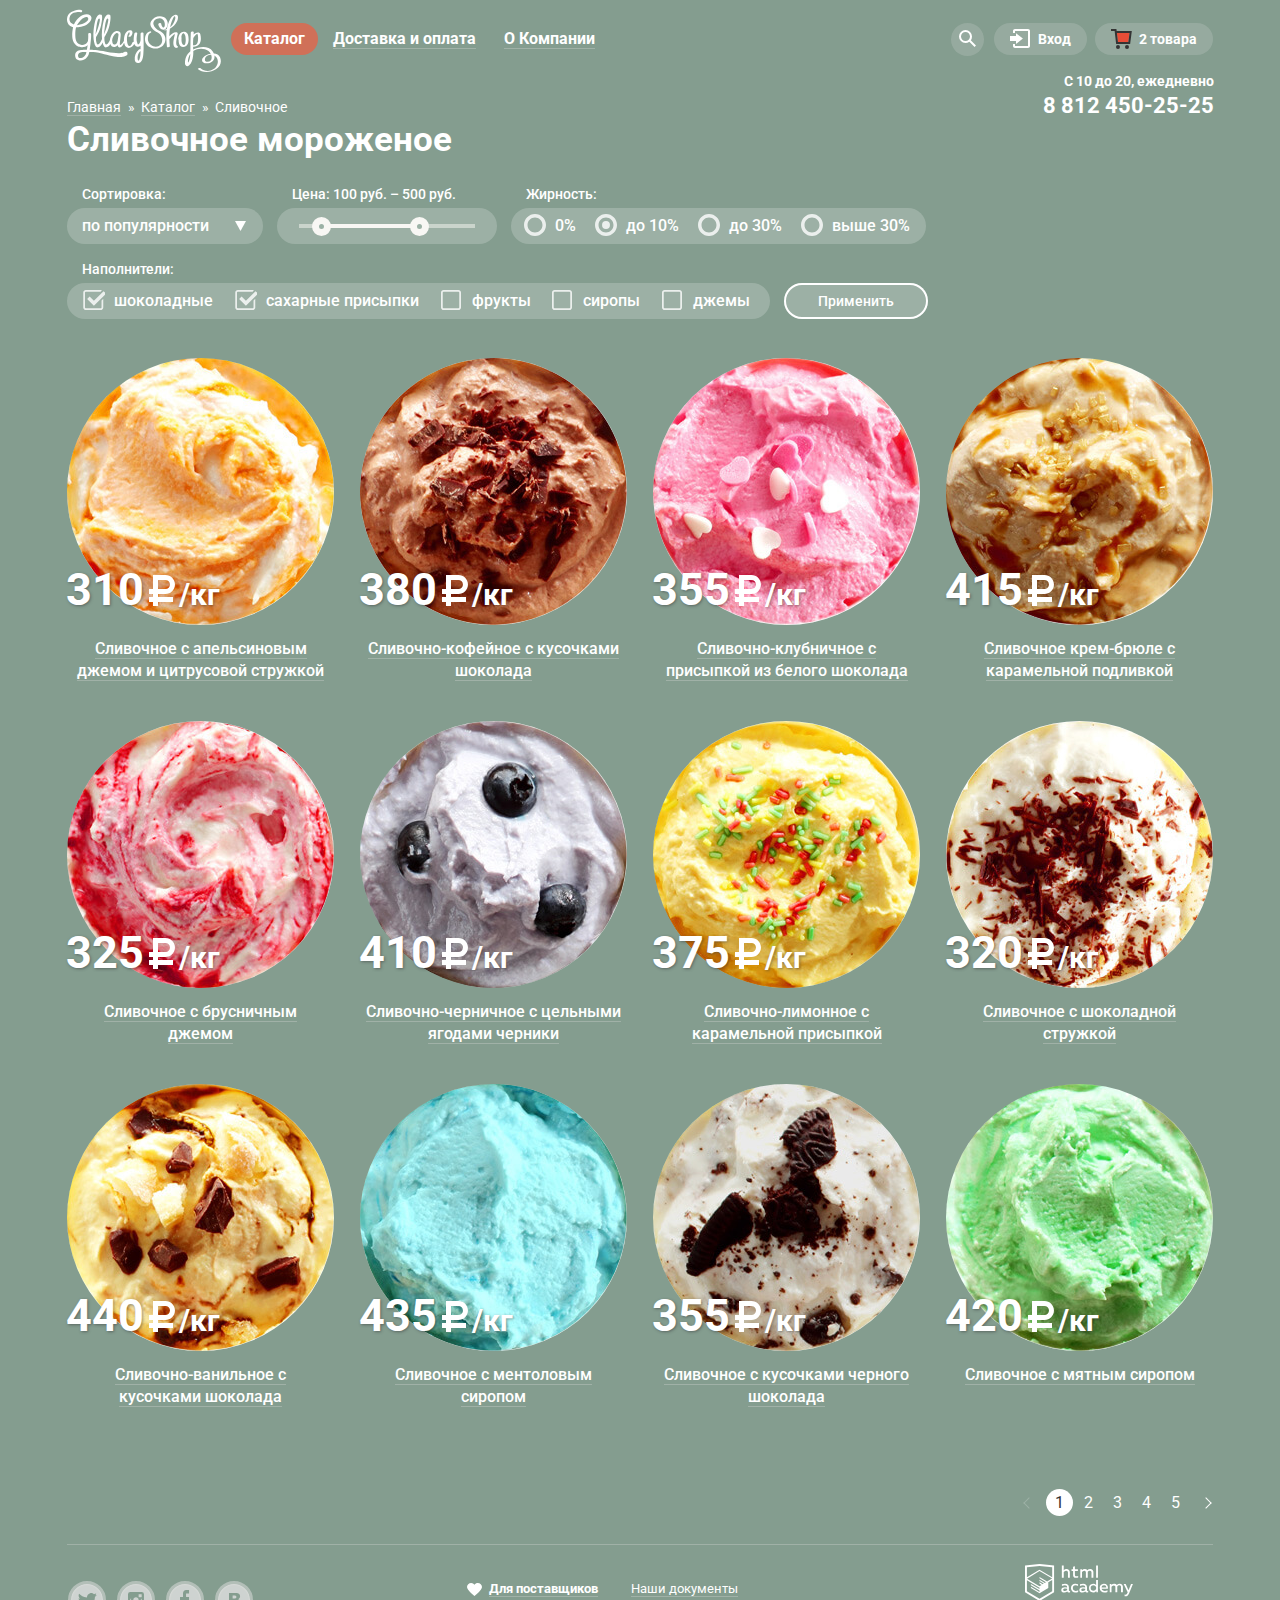
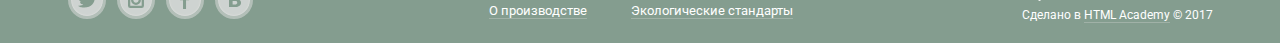
==== inner.html @ 1a1526db "Создан тестовый каталог" ====
<!DOCTYPE html>
<html lang="ru">
  <head>
    <meta charset="utf-8">
    <title>Сливочное мороженое | Gllacy</title>
    <link href="https://fonts.googleapis.com/css?family=Roboto:400,500,700&amp;subset=cyrillic" rel="stylesheet">
    <link rel="stylesheet" href="css/normalize.min.css">
    <link rel="stylesheet" href="css/style.css">
  </head>

  <body class="inner-page">
    <header class="main-header wrapper">
      <nav class="main-navigation">
        <a class="main-header-logo" href="index.html"><img src="img/logo.svg" alt="Логотип интернет-магазина мороженого Gllacy." width="154" height="64"></a>
        <ul class="site-navigation">
          <li class="site-navigation-item"><a class="link site-navigation-link site-navigation-current" href="catalog.html"><span class="site-navigation-title">Каталог</span></a>
            <ul class="site-navigation-sub">
              <li class="site-navigation-sub-item"><a class="site-navigation-sub-link" href="new.html"><span class="important">Новинки</span></a></li>
              <li class="site-navigation-sub-item"><a class="site-navigation-sub-link site-navigation-sub-current" href="inner.html" aria-current="page">Сливочное</a></li>
              <li class="site-navigation-sub-item"><a class="site-navigation-sub-link" href="sorbet.html">Щербеты</a></li>
              <li class="site-navigation-sub-item"><a class="site-navigation-sub-link" href="ice-pop.html">Фруктовый лед</a></li>
              <li class="site-navigation-sub-item"><a class="site-navigation-sub-link" href="mellorine.html">Мелорин</a></li>
            </ul>
          </li>
          <li class="site-navigation-item"><a class="link site-navigation-link" href="delivery-and-payment.html"><span class="site-navigation-title">Доставка и оплата</span></a></li>
          <li class="site-navigation-item"><a class="link site-navigation-link" href="about.html"><span class="site-navigation-title">О Компании</span></a></li>
        </ul>
        <ul class="user-navigation">
          <li class="user-navigation-item"><a class="link user-navigation-link search" href="search.html"><span class="visually-hidden">Поиск</span></a>
            <ul class="modal theme-light user-navigation-search-popup popup">
              <li>
                <form class="search-form" action="https://echo.htmlacademy.ru" method="get">
                  <label class="visually-hidden" for="search-field">Поиск</label>
                  <input class="input" id="search-field" type="search" name="search" placeholder="Что ищем?" size="30">
                </form>
              </li>
            </ul>
          </li>
          <li class="user-navigation-item"><a class="link user-navigation-link login" href="login.html">Вход</a>
            <ul class="modal theme-light user-navigation-login-popup popup">
              <li>
                <form class="login-form" method="post" action="https://echo.htmlacademy.ru">
                  <h2 class="visually-hidden">Форма авторизации</h2>
                  <p>
                    <label class="visually-hidden" for="login-email">Ваша электронная почта</label>
                    <input class="input" id="login-email" type="email" name="email" placeholder="Электронная почта">
                  </p>
                  <p>
                    <label class="visually-hidden" for="login-password">Ваш пароль</label>
                    <input class="input" id="login-password" type="password" name="password" placeholder="Пароль">
                  </p>
                  <button class="button" type="submit">Войти</button>
                  <p class="login-additional">
                    <a class="link" href="#">Забыли пароль?</a>
                    <a class="link" href="#">Новая регистрация</a>
                  </p>
                </form>
              </li>
            </ul>
          </li>
          <li class="user-navigation-item"><a class="link user-navigation-link basket basket-full" href="basket.html">2 товара</a>
            <ul class="modal theme-light user-navigation-basket-popup popup">
              <li>
                <h2 class="visually-hidden">Содержимое корзины</h2>
                <table class="basket-content">
                  <tr>
                    <td class="basket-item-delete"><button class="close-button basket-delete" type="button"><span class="visually-hidden">Удалить</span></button></td>
                    <td class="basket-item-img"><img src="img/cream_orange-jam-ciron-flakes.jpg" alt="Бело-оранжевое мороженое." width="33" height="33"></td>
                    <td class="basket-item-title">Пломбир с апельсиновым джемом</td>
                    <td class="basket-item-price">1,5 кг х <span class="price">200 руб.</span></td><td class="basket-item-sum">300 руб.</td>
                  </tr>
                  <tr>
                    <td><button class="close-button basket-delete" type="button"><span class="visually-hidden">Удалить</span></button></td>
                    <td><img src="img/cream-strawberry_white-chocolate-topping.jpg" alt="Розовое мороженое с посыпкой в форме сердечек." width="33" height="33"></td>
                    <td>Клубничный пломбир с присыпкой из белого шоколада</td><td>1,5 кг х <span class="price">300 руб.</span></td><td>450 руб.</td>
                  </tr>
                </table>
                <p><span class="sum">Итого: 750 руб.</span></p>
                <button class="button" type="button">Оформить заказ</button>
              </li>
            </ul>
          </li>
        </ul>
      </nav>
      <p class="main-header-schedule">С 10 до 20, ежедневно
        <span class="main-header-phone-number"><a class="link" href="tel:+78124502525">8&nbsp;812&nbsp;450-25-25</a></span></p>
    </header>

    <main class="wrapper">

      <ul class="breadcrumbs">
        <li><a class="link breadcrumbs-link" href="index.html">Главная</a></li>
        <li><a class="link breadcrumbs-link" href="catalog.html">Каталог</a></li>
        <li class="breadcrumbs-current">Сливочное</li>
      </ul>

      <h1>Сливочное мороженое</h1>
      <h2 class="visually-hidden">Фильтр товаров</h2>
      <form class="filter" action="https://echo.htmlacademy.ru" method="get">

        <div class="filter-item filter-item-sorting">
          <label>Сортировка:</label>
          <select name="sorting" id="filter-sorting">
            <option value="popular">по популярности</option>
            <option value="low-price">сначала недорогие</option>
            <option value="high-price">сначала дорогие</option>
            <option value="fat-content">по жирности</option>
          </select>
        </div>

        <div class="filter-item filter-item-price">
        <p>Цена: 100 руб. – 500 руб.</p>
          <div class="container range-controls">
            <div class="scale">
              <div class="bar"></div>
            </div>
            <div class="toggle toggle-min"></div>
            <div class="toggle toggle-max"></div>
          </div>
        </div>

        <fieldset class="filter-item filter-item-fat">
          <legend>Жирность:</legend>
          <div class="container">
            <ul>
              <li class="filter-option">
                <input class="input visually-hidden filter-input filter-input-radio" type="radio" name="fat-content" value="0" id="filter-0">
                <label for="filter-0">0%</label>
              </li>
              <li class="filter-option">
                <input class="input visually-hidden filter-input filter-input-radio" type="radio" name="fat-content" value="0-9" id="filter-0-9" checked>
                <label for="filter-0-9">до 10%</label>
              </li>
              <li class="filter-option">
                <input class="input visually-hidden filter-input filter-input-radio" type="radio" name="fat-content" value="0-29" id="filter-0-29">
                <label for="filter-0-29">до 30%</label>
              </li>
              <li class="filter-option">
                <input class="input visually-hidden filter-input filter-input-radio" type="radio" name="fat-content" value="30-100" id="filter-30-100">
                <label for="filter-30-100">выше 30%</label>
              </li>
            </ul>
          </div>
        </fieldset>

        <fieldset class="filter-item filter-item-topping">
          <legend>Наполнители:</legend>
          <div class="container">
            <ul>
              <li class="filter-option">
                <input class="input visually-hidden filter-input filter-input-checkbox" type="checkbox" name="chocolate" id="filter-chocolate" checked>
                <label for="filter-chocolate">шоколадные</label>
              </li>
              <li class="filter-option">
                <input class="input visually-hidden filter-input filter-input-checkbox" type="checkbox" name="sugar" id="filter-sugar" checked>
                <label for="filter-sugar">сахарные присыпки</label>
              </li>
              <li class="filter-option">
                <input class="input visually-hidden filter-input filter-input-checkbox" type="checkbox" name="fruits" id="filter-fruits">
                <label for="filter-fruits">фрукты</label>
              </li>
              <li class="filter-option">
                <input class="input visually-hidden filter-input filter-input-checkbox" type="checkbox" name="syrup" id="filter-syrup">
                <label for="filter-syrup">сиропы</label>
              </li>
              <li class="filter-option">
                <input class="input visually-hidden filter-input filter-input-checkbox" type="checkbox" name="jam" id="filter-jam">
                <label for="filter-jam">джемы</label>
              </li>
            </ul>
          </div>
        </fieldset>
        <button class="button filter-button" type="submit">Применить</button>
      </form>


      <h2 class="visually-hidden">Каталог сливочного мороженого</h2>
      <section class="catalog">
        <ul class="catalog-list">
          <li class="catalog-item">
            <img class="catalog-item-img" src="img/cream_orange-jam-ciron-flakes.jpg" alt="Бело-оранжевое мороженое." width="267" height="267">
            <p class="catalog-item-price"><span class="catalog-item-price-value">310</span> <span class="visually-hidden">₽</span><span class="catalog-item-price-weight">/кг</span></p>
            <h3><a class="link" href="#">Сливочное с апельсиновым джемом и цитрусовой стружкой</a></h3>
            <div class="container"><a class="button сatalog-button">Быстрый просмотр</a></div>
          </li>
          <li class="catalog-item">
            <img class="catalog-item-img" src="img/cream-coffe_chocolate-pieces.jpg" alt="Коричневое мороженое с шоколадной посыпкой." width="267" height="267">
            <p class="catalog-item-price"><span class="catalog-item-price-value">380</span> <span class="visually-hidden">₽</span><span class="catalog-item-price-weight">/кг</span></p>
            <h3><a class="link" href="#">Сливочно-кофейное с кусочками шоколада</a></h3>
            <div class="container"><a class="button сatalog-button">Быстрый просмотр</a></div>
          </li>
          <li class="catalog-item">
            <img class="catalog-item-img" src="img/cream-strawberry_white-chocolate-topping.jpg" alt="Розовое мороженое с посыпкой в форме сердечек." width="267" height="267">
            <p class="catalog-item-price"><span class="catalog-item-price-value">355</span> <span class="visually-hidden">₽</span><span class="catalog-item-price-weight">/кг</span></p>
            <h3><a class="link" href="#">Сливочно-клубничное с присыпкой из белого шоколада</a></h3>
            <div class="container"><a class="button сatalog-button">Быстрый просмотр</a></div>
          </li>
          <li class="catalog-item">
            <img class="catalog-item-img" src="img/cream-brulee_caramel-sauce.jpg" alt="Мороженое кремового цвета, политое карамелью." width="267" height="267">
            <p class="catalog-item-price"><span class="catalog-item-price-value">415</span> <span class="visually-hidden">₽</span><span class="catalog-item-price-weight">/кг</span></p>
            <h3><a class="link" href="#">Сливочное крем-брюле с карамельной подливкой</a></h3>
            <div class="container"><a class="button сatalog-button">Быстрый просмотр</a></div>
          </li>
          <li class="catalog-item">
            <img class="catalog-item-img" src="img/cream_lingonberry-jam.jpg" alt="Бело-красное мороженое." width="267" height="267">
            <p class="catalog-item-price"><span class="catalog-item-price-value">325</span> <span class="visually-hidden">₽</span><span class="catalog-item-price-weight">/кг</span></p>
            <h3><a class="link" href="#">Сливочное с брусничным джемом</a></h3>
            <div class="container"><a class="button сatalog-button">Быстрый просмотр</a></div>
          </li>
          <li class="catalog-item">
            <img class="catalog-item-img" src="img/cream-blackberry_blackberry-berries.jpg" alt="Мороженое лавандового цвета с крупными ягодами." width="267" height="267">
            <p class="catalog-item-price"><span class="catalog-item-price-value">410</span> <span class="visually-hidden">₽</span><span class="catalog-item-price-weight">/кг</span></p>
            <h3><a class="link" href="#">Сливочно-черничное с цельными ягодами черники</a></h3>
            <div class="container"><a class="button сatalog-button">Быстрый просмотр</a></div>
          </li>
          <li class="catalog-item">
            <img class="catalog-item-img" src="img/cream-citron_caramel-topping.jpg" alt="Мороженое желтого цвета с цветной посыпкой." width="267" height="267">
            <p class="catalog-item-price"><span class="catalog-item-price-value">375</span> <span class="visually-hidden">₽</span><span class="catalog-item-price-weight">/кг</span></p>
            <h3><a class="link" href="#">Сливочно-лимонное с карамельной присыпкой</a></h3>
            <div class="container"><a class="button сatalog-button">Быстрый просмотр</a></div>
          </li>
          <li class="catalog-item">
            <img class="catalog-item-img" src="img/cream_chocolate-flakes.jpg" alt="Морроженое с посыпкой из шоколадной стружки." width="267" height="267">
            <p class="catalog-item-price"><span class="catalog-item-price-value">320</span> <span class="visually-hidden">₽</span><span class="catalog-item-price-weight">/кг</span></p>
            <h3><a class="link" href="#">Сливочное с шоколадной стружкой</a></h3>
            <div class="container"><a class="button сatalog-button">Быстрый просмотр</a></div>
          </li>
          <li class="catalog-item">
            <img class="catalog-item-img" src="img/cream-vanilla_chocolate-pieces.jpg" alt="Светло-желтое мороженое с крупными кусочками шоколада." width="267" height="267">
            <p class="catalog-item-price"><span class="catalog-item-price-value">440</span> <span class="visually-hidden">₽</span><span class="catalog-item-price-weight">/кг</span></p>
            <h3><a class="link" href="#">Сливочно-ванильное с кусочками шоколада</a></h3>
            <div class="container"><a class="button сatalog-button">Быстрый просмотр</a></div>
          </li>
          <li class="catalog-item">
            <img class="catalog-item-img" src="img/cream_menthol-sauce.jpg" alt="Мороженое бирюзового цвета." width="267" height="267">
            <p class="catalog-item-price"><span class="catalog-item-price-value">435</span> <span class="visually-hidden">₽</span><span class="catalog-item-price-weight">/кг</span></p>
            <h3><a class="link" href="#">Сливочное с ментоловым сиропом</a></h3>
            <div class="container"><a class="button сatalog-button">Быстрый просмотр</a></div>
          </li>
          <li class="catalog-item">
            <img class="catalog-item-img" src="img/cream_black-chocolate-pieces.jpg" alt="Мророжное с крупными кусочками теммного шоколада." width="267" height="267">
            <p class="catalog-item-price"><span class="catalog-item-price-value">355</span> <span class="visually-hidden">₽</span><span class="catalog-item-price-weight">/кг</span></p>
            <h3><a class="link" href="#">Сливочное с кусочками черного шоколада </a></h3>
            <div class="container"><a class="button сatalog-button">Быстрый просмотр</a></div>
          </li>
          <li class="catalog-item">
            <img class="catalog-item-img" src="img/cream_mint-sauce.jpg" alt="Мороженое мятного цвета." width="267" height="267">
            <p class="catalog-item-price"><span class="catalog-item-price-value">420</span> <span class="visually-hidden">₽</span><span class="catalog-item-price-weight">/кг</span></p>
            <h3><a class="link" href="#">Сливочное с мятным сиропом</a></h3>
            <div class="container"><a class="button сatalog-button">Быстрый просмотр</a></div>
          </li>
        </ul>
        <ul class="pagination">
          <li class="pagination-link pagination-back"><a class="link disabled"><span class="visually-hidden">Назад</span></a></li>
          <li class="pagination-link"><a class="link current">1</a></li>
          <li class="pagination-link"><a class="link" href="#">2</a></li>
          <li class="pagination-link"><a class="link" href="#">3</a></li>
          <li class="pagination-link"><a class="link" href="#">4</a></li>
          <li class="pagination-link"><a class="link" href="#">5</a></li>
          <li class="pagination-link pagination-forward"><a class="link" href="#"><span class="visually-hidden">Вперед</span></a></li>
        </ul>
      </section>
    </main>

    <footer class="footer wrapper">
      <div class="footer-container">
        <section class="footer-socials">
          <h2 class="visually-hidden">Мы в социальных сетях</h2>
          <ul>
            <li><a class="link social-button twitter" href="https://twitter.com/"><span class="visually-hidden">Твиттер</span>
              <svg xmlns="http://www.w3.org/2000/svg" width="32" height="32" viewBox="0 0 32 32">
                <path fill="#FFF" d="M16 0C7.164 0 0 7.164 0 16c0 8.837 7.164 16 16 16 8.837 0 16-7.163 16-16 0-8.836-7.163-16-16-16zm7.944 12.809c-.251 6.516-3.463 10.832-10.992 10.702h-.486c-.447 0-4.543-.443-5.344-1.823 2.479.19 4.247-.406 5.12-1.136-1.048-.289-2.923-.461-3.251-2.848.384.104.618.221 1.299.113-1.307-.824-2.758-1.519-2.679-3.643.311.317 1.164.518 1.46.457-.768-.233-2.149-3.244-.974-4.781 1.984 1.79 4.075 3.482 7.804 3.643.227-2.214 1.24-3.699 3.168-4.325 1.84-.479 3.255.26 3.901 1.138.737-.224 1.453-.466 2.193-.685-.004.833-.569 1.463-.935 1.709.747.165 1.423-.475 1.423-.475-.184.963-1.094 1.725-1.707 1.954z"/>
              </svg>
            </a></li>
            <li><a class="link social-button instagram" href="https://www.instagram.com/"><span class="visually-hidden">Инстаграм</span>
              <svg xmlns="http://www.w3.org/2000/svg" width="32" height="32" viewBox="0 0 32 32"><g fill="#FFF">
                <path d="M20.916 16a4.938 4.938 0 1 1-9.877 0c0-.394.051-.773.138-1.14h-.897v6.838h11.396V14.86h-.897c.086.367.137.746.137 1.14z"/><path d="M15.978 18.659c1.466 0 2.659-1.193 2.659-2.659s-1.193-2.659-2.659-2.659c-1.466 0-2.659 1.193-2.659 2.659s1.192 2.659 2.659 2.659zM18.637 10.302h3.039v3.039h-3.039z"/><path d="M16 0C7.164 0 0 7.164 0 16c0 8.837 7.164 16 16 16 8.837 0 16-7.163 16-16 0-8.836-7.163-16-16-16zm7.955 21.698a2.285 2.285 0 0 1-2.279 2.279H10.279A2.285 2.285 0 0 1 8 21.698V10.302a2.286 2.286 0 0 1 2.279-2.279h11.396a2.286 2.286 0 0 1 2.279 2.279v11.396z"/></g>
              </svg>
            </a></li>
            <li><a class="link social-button facebook" href="https://www.facebook.com/"><span class="visually-hidden">Фейсбук</span>
              <svg xmlns="http://www.w3.org/2000/svg" width="32" height="32" viewBox="0 0 32 32">
                <path fill="#FFF" d="M16 0C7.164 0 0 7.163 0 16s7.164 16 16 16c8.837 0 16-7.164 16-16S24.837 0 16 0zm4.062 9.455h-3.021v3.444h3.021v3.445h-3.021v8.61H14.02v-8.61H11v-3.445h3.021V9.455c0-1.902 1.353-3.445 3.021-3.445h3.021v3.445z"/>
              </svg>
            </a></li>
            <li><a class="link social-button vk" href="https://vk.com/"><span class="visually-hidden">ВКонтакте</span>
              <svg xmlns="http://www.w3.org/2000/svg" width="32" height="32" viewBox="0 0 32 32"><g fill="#FFF">
                <path d="M16.637 14.495c.402-.019.719-.082.951-.188.326-.145.54-.33.641-.559.101-.229.15-.496.15-.797 0-.232-.058-.465-.174-.697-.116-.232-.322-.405-.617-.517-.264-.1-.592-.155-.984-.165a76.242 76.242 0 0 0-1.652-.014h-.339v2.965h.565c.571 0 1.057-.009 1.459-.028zM18.118 17.084c-.282-.081-.672-.125-1.166-.132a127.97 127.97 0 0 0-1.55-.009h-.79v3.493h.264c1.014 0 1.74-.003 2.18-.009a3.2 3.2 0 0 0 1.212-.245c.377-.157.633-.364.774-.625s.214-.562.214-.9c0-.446-.088-.788-.261-1.03-.17-.241-.464-.423-.877-.543z"/><path d="M16 0C7.164 0 0 7.164 0 16c0 8.837 7.164 16 16 16 8.837 0 16-7.163 16-16 0-8.836-7.163-16-16-16zm6.602 20.531a3.73 3.73 0 0 1-1.124 1.327c-.552.415-1.161.71-1.823.886s-1.501.264-2.519.264h-6.121V8.987h5.443c1.13 0 1.957.038 2.48.113a5.126 5.126 0 0 1 1.561.5c.533.27.929.632 1.189 1.087.26.455.392.975.392 1.558 0 .678-.179 1.278-.536 1.795-.358.518-.863.92-1.517 1.208v.075c.917.182 1.642.559 2.179 1.13.537.571.807 1.325.807 2.261 0 .678-.138 1.283-.411 1.817z"/></g>
              </svg>
            </a></li>
          </ul>
        </section>
        <section>
          <h2 class="visually-hidden">Меню для партнеров</h2>
          <nav class="footer-navigation">
            <ul>
              <li class="footer-navigation-link footer-navigation-link-suppliers">
                <span class="heart">
                  <svg xmlns="http://www.w3.org/2000/svg" width="15" height="13" viewBox="0 0 15 13"><path fill="#FFF" d="M10.799 0c-1.35 0-2.551.65-3.3 1.661A4.097 4.097 0 0 0 4.199 0C1.875 0 0 1.806 0 4.044 0 7.223 7.499 13 7.499 13s7.499-5.777 7.499-8.956C14.998 1.806 13.123 0 10.799 0z"/>
                  </svg>
                </span>
                <a class="link" href="for-suppliers.html">Для поставщиков</a></li>
              <li class="footer-navigation-link" ><a class="link" href="documents.html">Наши документы</a></li>
              <li class="footer-navigation-link"><a class="link" href="manufactoring.html">О производстве</a></li>
              <li class="footer-navigation-link"><a class="link" href="eco.html">Экологические стандарты</a></li>
            </ul>
          </nav>
        </section>
        <p class="footer-copyright">
          <a class="link" href="https://htmlacademy.ru/intensive/htmlcss" target="_blank"><img src="img/logo-htmlacademy.svg" alt="Логотип HTML Academy." width="108" height="37"></a>
          Сделано в <a class="link" href="https://htmlacademy.ru/intensive/htmlcss" target="_blank">HTML Academy</a> © 2017
        </p>
      </div>
    </footer>
  </body>
</html>
---- css/style.css ----
body {
  margin: 0;
  padding: 0;

  font-family: 'Roboto', Arial, sans-serif;
  font-size: 16px;
  line-height: 22px;
  color: #ffffff;

  background-color: #849d8f;
}

:focus {
  outline: 0;
}

a {
  text-decoration: none;
}

.link {
  color: #ffffff;
  text-decoration: none;
  border-bottom: 1px solid rgba(225, 225, 225, 0.3);
}

.link:hover,
.link:focus,
.link:active {
  color: #ffbc9e;

  border-bottom-color: #ffbc9e;
}


img {
  max-width: 100%;
  height: auto;
  }

.theme-light {
  color: #323232;

  background-color: #f8f7f4;
}

.theme-light .link {
  color: #323232;

  border-bottom-color: rgba(0, 0, 0, 0.3);
}

.theme-light .link:hover,
.theme-light .link:focus,
.theme-light .link:active {
  color: #e84d37;

  border-bottom-color: rgba(232, 77, 55, 0.3);
}

.button {
  display: inline-block;
  padding: 11px 24px 11px 22px;

  font: inherit;
  font-size: 18px;
  line-height: 24px;
  font-weight: 700;
  text-align: center;
  vertical-align: middle;
  color: #ffffff;

  background-image: -webkit-gradient(linear, left bottom, left top, from(#ca3824), to(#f26843));

  background-image: -webkit-linear-gradient(bottom, #ca3824, #f26843);

  background-image: -o-linear-gradient(bottom, #ca3824, #f26843);

  background-image: linear-gradient(to top, #ca3824, #f26843);
  border: none;
  border-radius: 50px;
  -webkit-box-shadow: 0 2px 2px 0 rgba(85, 8, 0, 0.54);
          box-shadow: 0 2px 2px 0 rgba(85, 8, 0, 0.54);
}

.button:hover,
.button:focus {
  color: #fefefe;
  background-image: -webkit-gradient(linear, left top, left bottom, from(#f58669), to(#ec6f5e));
  background-image: -webkit-linear-gradient(#f58669, #ec6f5e);
  background-image: -o-linear-gradient(#f58669, #ec6f5e);
  background-image: linear-gradient(#f58669, #ec6f5e);
  -webkit-box-shadow: 0 1px 2px 0 #ac1000;
          box-shadow: 0 1px 2px 0 #ac1000;
}

.button:active {
  color: #fceeec;

  background-image: -webkit-gradient(linear, left top, left bottom, from(#e74a35), to(#f26843)), -webkit-gradient(linear, left top, left bottom, from(rgba(0, 0, 0, 0.07)), to(rgba(0, 0, 0, 0.07)));

  background-image: -webkit-linear-gradient(top, #e74a35, #f26843), -webkit-linear-gradient(rgba(0, 0, 0, 0.07), rgba(0, 0, 0, 0.07));

  background-image: -o-linear-gradient(top, #e74a35, #f26843), -o-linear-gradient(rgba(0, 0, 0, 0.07), rgba(0, 0, 0, 0.07));

  background-image: linear-gradient(to bottom, #e74a35, #f26843), linear-gradient(rgba(0, 0, 0, 0.07), rgba(0, 0, 0, 0.07));
  -webkit-box-shadow: inset 0 2px 2px 0 #942718;
          box-shadow: inset 0 2px 2px 0 #942718;
}

/* Элементы слайдера */

.site-wrapper::before,
.site-wrapper::after {
  content: "";

  visibility: hidden;
}

.site-wrapper::before {
  background-image: url("../img/slider-2.png");
}

.site-wrapper::after {
  background-image: url("../img/slider-3.png");
}

.site-wrapper {
  min-width: 1200px;
  padding-top: 9px;

  background-color: #849d8f;
  background-image: url("../img/slider-1.png");
  background-repeat: no-repeat;
  background-position: top center;
}

.wrapper {
  display: block;
  width: 1200px;
  margin: 0 auto;
  padding: 0 27px;

  -webkit-box-sizing: border-box;

          box-sizing: border-box;
}

.visually-hidden:not(:focus):not(:active),
.input[type="checkbox"].visually-hidden,
.input[type="radio"].visually-hidden {
  position: absolute;

  width: 1px;
  height: 1px;
  margin: -1px;
  padding: 0;
  border: 0;

  white-space: nowrap;

  -webkit-clip-path: inset(100%);

          clip-path: inset(100%);
  clip: rect(0 0 0 0);
  overflow: hidden;
}


/* ------ Header ------ */

/* Меню */

.main-header {
  position: relative;
}

.inner-page .main-header {
  margin-top: 9px;
  margin-bottom: 26px;
 }

.main-header-logo {
  width: 154px;
  height: 64px;
  margin-right: 10px;
  border: none;
}

.main-navigation {
  display: -webkit-box;
  display: -ms-flexbox;
  display: flex;
  -webkit-box-align: center;
      -ms-flex-align: center;
          align-items: center;

  font-weight: 700;
  line-height: 18px;
}

.site-navigation,
.site-navigation-sub,
.user-navigation,
.modal {
  margin: 0;
  padding: 0 0 5px 0;

  list-style: none;
}

.site-navigation {
  display: -webkit-box;
  display: -ms-flexbox;
  display: flex;
  -ms-flex-wrap: wrap;
      flex-wrap: wrap;

  max-width: 550px;
}

/*Главное меню*/


.site-navigation-link,
.site-navigation-sub-link {
  border: none;
}

.site-navigation-item {
  position: relative;

  max-width: 550px;
  margin-right: 2px;
}

.site-navigation-title {
  border-bottom: 1px solid rgba(225, 225, 225, 0.3);
}

.site-navigation-link,
.site-navigation-sub-link,
.user-navigation-link .link {
  display: block;
}

.site-navigation-link {
  padding: 7px 13px;
}


.site-navigation-item:hover .site-navigation-link,
.site-navigation-item:focus,
.site-navigation-item:focus-within .site-navigation-link {
  color: #333333;

  background-color: #f7f6f3;
  border-radius: 20px 20px;
}

.site-navigation-item:hover .site-navigation-title,
.site-navigation-item:focus .site-navigation-title,
.site-navigation-item:focus-within .site-navigation-title {
  border-bottom: none;
}

.site-navigation-current .site-navigation-title {
  border-bottom: none;
}

.site-navigation-item:hover .site-navigation-sub,
.site-navigation-item:focus-within .site-navigation-sub,
.site-navigation-link:focus ~ .site-navigation-sub {
  display: block;
}

.site-navigation-item:hover .site-navigation-sub:after,
.site-navigation-link:focus .site-navigation-sub:after,
.site-navigation-item:focus-within .site-navigation-sub:after {
  content: "";
  position: absolute;
  top: -5px;
  width:100%;
  height: 5px;
}

.site-navigation-link:active {
  background-color: #ededed;
  -webkit-box-shadow: inset 0 2px 1px 0 #696969;
          box-shadow: inset 0 2px 1px 0 #696969;
}

.site-navigation-current {
  color: #ffffff;

  background-color: #d07058;
  border-radius: 20px 20px;
}


.site-navigation-sub {
  position: absolute;
  top: 37px;
  left: -7px;

  display: none;
  padding-bottom: 0;

  border-radius: 5px;
  background-color: #f8f7f4;

  z-index: 100;
}

.site-navigation-sub,
.modal {
  -webkit-box-shadow: 0 20px 20px 0 rgba(0, 0, 0, 0.4);
          box-shadow: 0 20px 20px 0 rgba(0, 0, 0, 0.4);
}

.site-navigation-sub-link {
  max-width: 550px;
  padding: 8px 21px 8px 20px;

  font-size: 14px;
  line-height: 16px;
  font-weight: 400;
  color: #323232;

  white-space: nowrap;
  overflow: hidden;
}

.site-navigation-sub-link:hover,
.site-navigation-sub-link:focus {
  background-color: #fbded7;

}

.site-navigation-sub-link:active {
  background-color: #f6b5a5;
}

.site-navigation-sub-item:first-child .site-navigation-sub-link,
.site-navigation-sub-item:last-child .site-navigation-sub-link {
  padding-bottom: 12px;
}

.site-navigation-sub-item:first-child .site-navigation-sub-link {
  position: relative;

  font-weight: 700;

  padding-top: 11px;

  border-radius: 5px 5px 0 0;
}

.site-navigation-sub-item:first-child .site-navigation-sub-link:after {
  content: "";
  position: absolute;
  bottom: 0;
  left: 4%;

  height: 1px;
  width: 89%;

  background-color: rgba(50, 50, 50, 0.2);
}

.site-navigation-sub-item:last-child .site-navigation-sub-link {
  border-radius: 0 0 5px 5px;
}

.site-navigation-sub-current {
  color: #ffffff;
  background-color: #d07058;
}

.site-navigation-sub-current:hover,
.site-navigation-sub-current:focus {
  color: #000000;
}


/* Меню пользователя */

.user-navigation {
  display: -webkit-box;
  display: -ms-flexbox;
  display: flex;
  -ms-flex-wrap: wrap;
      flex-wrap: wrap;

  max-width: 420px;
  margin-left: auto;
  padding-bottom: 0;
}

.user-navigation-item {
  position: relative;

}

.user-navigation-item:hover .popup,
.user-navigation-item:focus-within .popup,
.user-navigation-link:focus ~ .popup {
  display: block;
}


.user-navigation-link {
  position: relative;

  font-size: 14px;
  line-height: 16px;

  display: inline-block;
  padding: 8px 16px 8px 44px;
  margin-left: 10px;
  vertical-align: center;

  background-color: rgba(225, 225, 225, 0.2);
  border-bottom: none;
  border-radius: 20px;
}

.user-navigation-item:hover .user-navigation-link,
.user-navigation-item:focus-within .user-navigation-link,
.user-navigation-link:focus {
  color: #323232;

  background-color: #f8f7f4;
}

.user-navigation-link.search {
  width: 15px;
  height: 15px;
  padding: 9px;

  border-radius: 50%;
}

.user-navigation-link.basket-full {
  margin-left: 8px;
}

.user-navigation-link::before {
  content: "";

  position: absolute;
  top: 6px;
  left: 16px;

  width: 21px;
  height: 19px;

  background-repeat: no-repeat;
  background-position: 0 0;
}

.user-navigation-link.search::before {
  top: 7px;
  left: 8px;

  width: 17px;
  height: 17px;

  background-image: url("../img/loupe.svg");
}

.user-navigation-item:hover .user-navigation-link.search::before,
.user-navigation-link.search:focus::before,
.user-navigation-item:focus-within .user-navigation-link.search::before  {
  background-image: url("../img/loupe-black.svg");
}


.user-navigation-link.login::before {
  width: 21px;
  height: 19px;

  background-image: url("../img/entrance.svg");
}

.user-navigation-item:hover .user-navigation-link.login::before,
.user-navigation-link.login:focus::before,
.user-navigation-item:focus-within .user-navigation-link.login::before {
  background-image: url("../img/entrance-black.svg");
}

.user-navigation-link.basket::before {
  width: 21px;
  height: 20px;

  background-image: url("../img/basket.svg");
}

.user-navigation-item:hover .user-navigation-link.basket::before,
.user-navigation-link.basket:focus::before,
.user-navigation-item:focus-within .user-navigation-link.basket::before {
  background-image: url("../img/basket-black.svg");
}

.user-navigation-link.basket-full::before,
.user-navigation-item:hover .user-navigation-link.basket-full::before,
.user-navigation-item:focus-within .user-navigation-link.basket-full::before,
.user-navigation-link.basket-full:focus::before  {
  background-image: url("../img/basket-red.svg");
}


.main-header-schedule {
  position: absolute;
  bottom: 0;
  right: 26px;
  -webkit-transform: translateY(100%);
      -ms-transform: translateY(100%);
          transform: translateY(100%);

  min-width: 200px;
  margin: 0;

  font-size: 14px;
  font-weight: 700;
  line-height: 16px;

  text-align: right;

  z-index: 20;
}

.main-header-phone-number {
  display: block;
}


.main-header-phone-number .link {
  font-size: 22px;
  line-height: 34px;

  border-bottom: none;
}

/* Модальные окна */

.modal {
  font-size: 13px;
  line-height: 16px;
  font-weight: 400;
  border-radius: 5px;
}

.modal .link {
  line-height: 24px;
}

.input,
.textarea {
  -webkit-box-sizing: border-box;
          box-sizing: border-box;
  width: 100%;
  padding: 9px 14px;

  font-size: 14px;
  line-height: 24px;
  vertical-align: middle;
  font-weight: 700;
  color: #323232;

  background-color: #ffffff;
  border: solid 1px #d3d3d2;
  border-radius: 5px;
}

.input:hover,
.textarea:hover {
  -webkit-box-shadow: 0 0 0 2px rgba(154, 154, 154, 0.52) inset;
          box-shadow: 0 0 0 2px rgba(154, 154, 154, 0.52) inset;
  border-color: transparent;
}

.input:focus,
.textarea:focus,
.input:active,
.textarea:active  {
  font-weight: 700;

  -webkit-box-shadow: 0 0 0 2px rgba(46, 136, 228, 0.52) inset;

          box-shadow: 0 0 0 2px rgba(46, 136, 228, 0.52) inset;
  border-color: transparent;
}

.input::-webkit-input-placeholder,
.textarea::-webkit-input-placeholder  {
   font-weight: 400;
   color: #999999;
}

.input:-ms-input-placeholder,
.textarea:-ms-input-placeholder  {
   font-weight: 400;
   color: #999999;
}

.input::-ms-input-placeholder,
.textarea::-ms-input-placeholder  {
   font-weight: 400;
   color: #999999;
}

.input::placeholder,
.textarea::placeholder  {
   font-weight: 400;
   color: #999999;
}


.close-button {
  position: relative;

  background-color: transparent;
  padding: 0;
  border: 0;

  cursor: pointer;
}

.close-button::before,
.close-button::after {
  content: "";

  position: absolute;

  background-color: #323232;
}

.close-button::before {
  -webkit-transform: rotate(45deg);
      -ms-transform: rotate(45deg);
          transform: rotate(45deg);
}

.close-button::after {
  -webkit-transform: rotate(-45deg);
      -ms-transform: rotate(-45deg);
          transform: rotate(-45deg);
}

.close-button.modal-close {
  position: relative;
  float: right;

  margin: -3px -8px 0 0;
  width: 20px;
  height: 20px;
}

.close-button.modal-close::before,
.close-button.modal-close::after {
  top: 10px;
  left: 2px;

  width: 21px;
  height: 2px;
}

.close-button.basket-delete {
  width: 12px;
  height: 12px;
}

.close-button.basket-delete::before,
.close-button.basket-delete::after {
  top: 8px;
  right: 0;

  width: 15px;
  height: 1px;
}

.popup {
  position: absolute;
  top: 36px;
  right: 0;

  display: none;

  z-index: 150;
}

.user-navigation-search-popup {
  width: 310px;
  padding: 20px 15px;
}

.user-navigation-login-popup {
  width: 240px;
  padding: 20px 17px 26px 19px;
}

.user-navigation-login-popup p {
  margin: 0;
}

.user-navigation-login-popup p:not(:last-child) {
  margin-bottom: 20px;
}

.user-navigation-login-popup .login-additional {
  padding-left: 120px;
}

.login-additional .link {
  max-width: 150px;

  line-height: 20px;
}

.user-navigation-login-popup .button {
  position: absolute;
  bottom: 22px;

  padding-right: 26px;
  padding-left: 24px;
}

.user-navigation-basket-popup {
  min-width: 510px;
  padding: 19px 15px 21px;
  text-align: right;
}

.user-navigation-basket-popup table {
  padding-bottom: 5px;
  border-bottom: 1px solid #cacac7;
}

.basket-content td {
  padding: 8px 17px 10px 12px;

  text-align: left;
  vertical-align: top;
}

.basket-content td:first-child {
  padding: 8px 0 0 0;
}

.basket-content td:nth-child(2) {
  padding-top: 0;
  padding-right: 0;
  padding-left: 12px;
}

.basket-content img {
  width: 33px;
  height: 33px;

  border-radius: 50%;
}

.basket-item-img {
  width: 33px;
}

.basket-item-title {
  min-width: 214px;
}

.basket-item-price {
  min-width: 93px;
}

.basket-item-sum {
  min-width: 49px;
}

.user-navigation-basket-popup .price {
  color: #999999;
}

.user-navigation-basket-popup .sum {
  font-size: 15px;
  line-height: 18px;
  font-weight: 700;
}

.user-navigation-basket-popup .button {
  padding-right: 16px;
  padding-left: 16px;
}

/* ------ Main ------ */

.breadcrumbs {
  display: -webkit-box;
  display: -ms-flexbox;
  display: flex;
  -ms-flex-wrap: wrap;
      flex-wrap: wrap;

  max-width: 855px;
  margin: 0 0 4px 0;
  padding: 0;

  font-size: 14px;
  line-height: 16px;
  list-style: none;
}

.breadcrumbs-link {
  position: relative;
  margin-right: 20px;
}

.breadcrumbs-link::after {
  position: absolute;
  right: -14px;

  content: "»";
}

.inner-page h1 {
  margin: 0 0 26px;

  font-size: 35px;
  line-height: 41px;
  font-weight: 700;
}

/* Слайдер */

.slider {
  position: relative;

  padding-top: 319px;

  text-align: center;
  color: #ffffff;
}

.slider-list {
  margin: 0;
  padding: 0;

  list-style: none;
}

.slider-item {
  display: none;
}

.slider-item-title {
  width: 700px;
  margin: 0 auto;
  margin-bottom: 30px;

  font-size: 60px;
  line-height: 60px;
  font-weight: 700;
}

.slider .slider-button {
  padding: 9px 41px 10px 41px;

  font-size: 32px;
  line-height: 44px;
  text-shadow: 0 2px 5px rgba(160, 32, 11, 0.76);

  background-image: -webkit-gradient(linear, left bottom, left top, from(#e74a35), to(#f26843));

  background-image: -webkit-linear-gradient(bottom, #e74a35, #f26843);

  background-image: -o-linear-gradient(bottom, #e74a35, #f26843);

  background-image: linear-gradient(to top, #e74a35, #f26843);
  -webkit-box-shadow: 0 2px 2px 0 rgba(172, 16, 0, 0.64);
          box-shadow: 0 2px 2px 0 rgba(172, 16, 0, 0.64);
}

.slider .slider-button:hover,
.slider .slider-button:focus {
  color: #ffffff;
  background: -webkit-gradient(linear, left top, left bottom, from(#f58669), to(#ec6f5e));
  background: -webkit-linear-gradient(top, #f58669 0%, #ec6f5e 100%);
  background: -o-linear-gradient(top, #f58669 0%, #ec6f5e 100%);
  background: linear-gradient(to bottom, #f58669 0%, #ec6f5e 100%);
  -webkit-box-shadow: 0 2px 2px 0 #ac1000;
          box-shadow: 0 2px 2px 0 #ac1000;
}

.slider .slider-button:active {
  color: #fceeec;
  -webkit-box-shadow: inset 0 2px 2px 0 #942718;
          box-shadow: inset 0 2px 2px 0 #942718;
}

.slider-controls {
  position: absolute;
  bottom: 20px;
  left: 27px;
  z-index: 20;

  font-size: 0;
}

.slider-controls label {
  display: inline-block;
  width: 17px;
  height: 17px;
  margin-right: 8px;

  vertical-align: top;

  background-color: transparent;
  border: 2px solid #ffffff;
  border-radius: 50%;
  cursor: pointer;
}

#product-1:checked ~ .site-wrapper {
  background-color: #849d8f;
  background-image: url("../img/slider-1.png");
}

#product-2:checked ~ .site-wrapper {
  background-color: #8996a6;
  background-image: url("../img/slider-2.png");
}

#product-3:checked ~ .site-wrapper {
  background-color: #9d8b84;
  background-image: url("../img/slider-3.png");
}

#product-1:checked ~ .site-wrapper #slide1,
#product-2:checked ~ .site-wrapper #slide2,
#product-3:checked ~ .site-wrapper #slide3 {
  display: block;
}

#product-1:checked ~ .site-wrapper label[for="product-1"],
#product-2:checked ~ .site-wrapper label[for="product-2"],
#product-3:checked ~ .site-wrapper label[for="product-3"] {
  background-color: #ffffff;
}

#product-1:hover ~ .site-wrapper label[for="product-1"],
#product-2:hover ~ .site-wrapper label[for="product-2"],
#product-3:hover ~ .site-wrapper label[for="product-3"] {
  background-color: rgba(248, 247, 244, 0.4);
}

/* Спецпредложения */

.special-offers {
  margin: 42px auto 40px;
}

.special-offers-blocks {
  display: -webkit-box;
  display: -ms-flexbox;
  display: flex;
  -webkit-box-pack: justify;
      -ms-flex-pack: justify;
          justify-content: space-between;
  }

.special-offers-block {
  position: relative;

  width: 560px;
  min-height: 229px;
  padding: 16px 21px 80px 19px;
  -webkit-box-sizing: border-box;
          box-sizing: border-box;

  font-size: 18px;
  line-height: 22px;
  font-weight: 700;
  color: #ffffff;

  background-color: #000000;
  background-position: 0 0;
  background-repeat: no-repeat;
  background-size: cover;
  border-radius: 15px;
}

.special-offers-block p {
  margin-top: 15px;
}

.special-offer-title {
  margin: 0;

  font-size: 35px;
  line-height: 41px;
}

.special-offers-button {
  position: absolute;
  bottom: 23px;
  right: 21px;
}

.raspberry {
  background-color: #9d8b84;
  background-image: url("../img/offer-background-1.jpg");
}

.chocolate {
  background-color: #5b5447;
  background-image: url("../img/offer-background-2.jpg");
}


/* Карточка товара */

.catalog-list {
  display: -webkit-box;
  display: -ms-flexbox;
  display: flex;
  -ms-flex-wrap: wrap;
      flex-wrap: wrap;

  margin: 0;
  padding: 0;

  list-style: none;
}

.catalog-item {
  position: relative;
  width: 267px;
  margin-right: 26px;
  margin-bottom: 29px;
}

.catalog-item:nth-child(4n) {
  margin-right: 0;
}

.catalog-item:hover,
.catalog-item:focus {
  z-index: 50;
}

.catalog-item:hover::after,
.catalog-item:hover .container,
.catalog-item:focus::after,
.catalog-item:focus .container {
  display: block;
}

.catalog-item::after {
  display: none;

  position: absolute;
  top: -6px;
  left: -13px;
  content: "";
  width: 293px;
  height: calc(100% + 72px);

  border-radius: 5px;
  background-color: rgba(225, 225, 225, 0.2);
  -webkit-box-shadow: 0 20px 20px 0 rgba(0, 0, 0, 0.4);
          box-shadow: 0 20px 20px 0 rgba(0, 0, 0, 0.4);
  z-index: -10;
}

.catalog-item-bestseller::before {
  position: absolute;
  content: "";
  width: 61px;
  height: 61px;

  border-radius: 50%;
  background-color: #ffffff;
  background-image: url("../img/hit.svg");
}

.catalog-item-img {
  width: 267px;
  height: 267px;

  border-radius: 50%;
}

.catalog-item-price {
  position: absolute;
  left: -1px;
  top: 164px;

  font-size: 45px;
  line-height: 45px;
  font-weight: 700;

  text-shadow: 0.5px 0.9px 3px rgba(49, 50, 53, 0.5);
}

.catalog-item-price-weight {
  padding-left: 24px;
  font-size: 30px;
}

.catalog-item-price-weight::before {
  position: absolute;
  top: 6px;
  left: 81px;

  content: "";
  width: 31px;
  height: 36px;

  background-image: url("../img/ruble.svg");
}

.catalog-item h3 {
  max-width: 256px;
  margin: 7px auto 10px;

  font-size: inherit;
  line-height: 22px;
  font-weight: 500;
  text-align: center;
}


.catalog-item .container {
  display: none;
  position: absolute;
  left: -13px;

  width: 293px;

  text-align: center;

  z-index: 10;
}

.сatalog-button {
  padding-right: 18px;
  padding-left: 18px;
  margin-bottom: 20px;
}

/* Преимущества */

.features {
  margin-bottom: 40px;

}

.features .container {
  margin: 0;
  padding: 25px 20px 15px;

  background-color: #E9DCC2;
  background-image: url("../img/features-background-pattern.jpg");
  background-repeat: repeat;
  border-radius: 15px;

}

.features-lead {
  margin: 0 0 8px;
  font-size: 24px;
  line-height: 30px;
  font-weight: 500;
}

.features-list {
  display: -webkit-box;
  display: -ms-flexbox;
  display: flex;
  -webkit-box-pack: justify;
      -ms-flex-pack: justify;
          justify-content: space-between;
  -ms-flex-wrap: wrap;
      flex-wrap: wrap;

  margin: 0;
  padding: 0;

  list-style: none;
}

.feature-item {
  width: 485px;
  padding-left: 56px;

  overflow: hidden;
}

.feature-item.tech {
  background-image: url("../img/ice-cream.svg");
  background-repeat: no-repeat;
}

.feature-item.source {
  background-image: url("../img/cow.svg");
  background-repeat: no-repeat;
}

.feature-item.milk {
  background-image: url("../img/eco.svg");
  background-repeat: no-repeat;
}

.feature-item.pack {
  background-image: url("../img/thermometer.svg");
  background-repeat: no-repeat;
}
.feature-item p {
  margin-top: 12px;
  margin-bottom: 10px;
}

/* Блог и рассылка */

.new.wrapper {
  display: -webkit-box;
  display: -ms-flexbox;
  display: flex;
  -webkit-box-pack: justify;
      -ms-flex-pack: justify;
          justify-content: space-between;

  margin-bottom: 20px;
}
/* Блог */

.blog-news {
  width: 560px;
  min-height: 220px;
  padding: 10px 20px;
  -webkit-box-sizing: border-box;
          box-sizing: border-box;

  overflow: hidden;

  background-color: #ffffff;
  background-image: url(../img/news.jpg);
  background-position: 0 0;
  background-size: cover;
  background-repeat: no-repeat;
  border-radius: 15px;
}

.blog-news-main-title {
  margin-bottom: 4px;

  font: inherit;
}

.blog-news-item-title {
  margin: 0;
  max-width: 281px;
}

.blog-news-item-title .link {
  font-size: 24px;
  line-height: 30px;
  font-weight: 700;

  border-color: #323232;
  border-width: 2px;
}

.blog-news-item-title .link:hover,
.blog-news-item-title .link:focus,
.blog-news-item-title .link:active {
  border-width: 2px;

}


/* Рассылка */

.subscription {
  width: 560px;
  min-height: 220px;
  padding: 5px;
  -webkit-box-sizing: border-box;
  box-sizing: border-box;

  color: #5a5a5a;

  background-image: url("../img/bg-post.svg");
  background-position: 0 0;
  background-repeat: no-repeat;
  border-radius: 15px;
  background-size: cover;
}

.subscription .container {
  position: relative;

  -webkit-box-sizing: border-box;

    box-sizing: border-box;
  height: 100%;
  padding: 13px 20px 35px;

  background-color: #f8f7f4;
  border-radius: 15px;
}

.subscription-text {
  margin: 14px 0 38px;
}

.subscription-form {
  display: -webkit-box;
  display: -ms-flexbox;
  display: flex;
  -webkit-box-pack: justify;
  -ms-flex-pack: justify;
  justify-content: space-between;
}

.subscription .input {
  width: 368px;

  font-size: 16px;
  line-height: 24px;
}

.subscription button {
  padding: 10px 20px;
}



/* Контакты */

.contacts {
  position: relative;

  display: block;
  width: 100%;
  height: 428px;
  margin: 40px auto 0;
  overflow: hidden;
}


.contaсts-map {
  display: block;
  margin: 0 auto;
  border: 0;

  background-image: url("../img/map.png");
  background-position: 0 0;
  background-repeat: no-repeat;
  background-size: 1200px 430px;
}

.contacts .container {
  display: -webkit-box;
  display: -ms-flexbox;
  display: flex;
  -webkit-box-pack: end;
      -ms-flex-pack: end;
          justify-content: flex-end;
}

.contacts .container {
  font-size: 14px;
  line-height: 20px;

  background-color: #ffffff;
}

.contacts-info {
  position: absolute;
  -webkit-transform: translateY(-50%);
      -ms-transform: translateY(-50%);
          transform: translateY(-50%);
  top: 50%;

  width: 252px;
  max-height: 350px;
  margin: 0;
  padding: 29px 25px;

  overflow: hidden;

  border-radius: 15px;
}

.contacts-info .address {
  display: block;
  margin-bottom: 18px;

  font-size: 18px;
  line-height: 24px;
  font-weight: 700;
}

.contacts-info .phone-number  {
  display: block;
  font-size: 18px;
  line-height: 24px;
  font-weight: 700;

  margin-top: 5px;
/*  margin-bottom: -18px;*/
}

.contacts-info .button {
  margin-top: 24px;
  display: block;
/*  padding-right: 27px;
  padding-left: 27px;*/
}

.contacts .link {
  line-height: 22px;
  border: none;
}

/* ------ Каталог ------ */

/* Фильтры */

.filter {
  display: -webkit-box;
  display: -ms-flexbox;
  display: flex;
  -ms-flex-wrap: wrap;
      flex-wrap: wrap;
  -webkit-box-pack: start;
      -ms-flex-pack: start;
          justify-content: flex-start;
  -webkit-box-align: end;
      -ms-flex-align: end;
          align-items: flex-end;

  margin-bottom: 22px;

  font-size: 14px;
  line-height: 16px;
  font-weight: 500;

}

.filter fieldset {
  padding: 0;

  border: none;
}

.filter-item {
  margin-left: 0;
  margin-right: 14px;
  margin-bottom: 17px
}

.filter-item > label,
.filter-item > legend,
.filter-item > p {
  display: block;

  margin-left: 15px;
  margin-bottom: 6px;
}

.filter-item > p {
  margin-top: 0px;
}

.filter .container,
.filter select {
  font-size: 16px;
  line-height: 18px;

  background-color: rgba(255, 255, 255, 0.2);
  border-radius: 20px;
}

.filter select {
  position: relative;

  min-width: 162px;
  padding: 9px 35px 9px 15px;

  font-weight: 500;
  color: #ffffff;

  background-image: url("../img/select-white.svg");
  background-size: 11px 10px;
  background-repeat: no-repeat;
  background-position: 168px 50%;
  border: none;

  -webkit-appearance: none;
  -moz-appearance: none;
  appearance: none;

  text-indent: 0.01px;
  -o-text-overflow: "";
     text-overflow: "";
  -webkit-appearance: none;
  -ms-appearance: none;
  -moz-appearance: none;
  appearance: none;
}

select::-ms-expand {
    display: none;
  }

select:-moz-focusring {
  color: transparent;
  text-shadow: 0 0 0 #000000;
}
}

.input::-webkit-contacts-auto-fill-button {
visibility: hidden;
display: none;
pointer-events: none;
position: absolute;
right: 0;
}

.filter select:hover,
.filter select:focus {
  color: #323232;
  background-image: url("../img/select-black.svg");
  background-size: 9px 5px;
  background-position: 170px 50%;
}

.filter-item-price {
  min-width: 220px;
}

.range-controls {
  position: relative;
  padding: 16px 22px;
}

.range-controls .scale {
  position: relative;

  width: 176px;
  height: 4px;
  background-color: rgba(248, 247, 244, 0.5);
}

.range-controls .bar {
  position: absolute;
  left: 31px;

  width: 50%;
  height: 4px;
  background-color: #f8f7f4;
}

.range-controls .toggle {
  position: absolute;
  top: 9px;

  width: 5px;
  height: 5px;
  padding: 0;

  border: 7px solid #f8f7f4;
  background-color: #9bb1a5;
  border-radius: 50%;
  cursor: pointer;
}

.range-controls .toggle:hover {
  -webkit-transform: scale(1.1);
      -ms-transform: scale(1.1);
          transform: scale(1.1);
}


.range-controls .toggle-min {
  left: 35px;
}

.range-controls .toggle-max {
  left: 133px;
}


.filter ul {
  display: -webkit-box;
  display: -ms-flexbox;
  display: flex;
  -webkit-box-pack: justify;
      -ms-flex-pack: justify;
          justify-content: space-between;

  margin: 0;
  padding: 9px 16px 9px 14px;
  list-style: none;
}


.filter-item-topping ul {
  min-width: 703px;
  -webkit-box-sizing: border-box;
          box-sizing: border-box;
  padding-right: 20px;
  padding-left: 17px
}

.filter-option label {
  position: relative;
  padding-left: 30px;
}

.filter-option:not(:last-child) {
  margin-right: 20px;
}

.filter-input-radio ~ label::before,
.filter-input-checkbox ~ label::before {
  content: "";

  position: absolute;
  top: -2px;
  left: -1px;
  width: 22px;
  height: 24px;

  background-repeat: no-repeat;
  opacity: 0.8;
}

.filter-input-radio ~ label::before {
  background-image: url("../img/radio-off.svg");
  background-size: 22px 22px;
}

.filter-input-checkbox ~ label::before {
  top: -1px;
  background-image: url("../img/checkbox-off.svg");
  background-size: 20px 20px;
}

.filter-input-radio:checked ~ label::before {
  background-image: url("../img/radio-on.svg");
}

.filter-input-checkbox:checked ~ label::before {
  background-image: url("../img/checkbox-on.svg");
  background-size: 24px 20px;
}

.filter-input-radio:hover ~ label::before,
.filter-input-radio:focus ~ label::before,
.filter-input-checkbox:focus ~ label::before,
.filter-input-checkbox:hover ~ label::before {
  opacity: 1;
}

.filter-input-radio:disabled ~ label::before,
.filter-input-checkbox:disabled ~ label::before {
  opacity: 0.4;
}

.filter-button {
  font: inherit;

  margin-bottom: 17px;
  padding: 10px 34px;

  background-color: rgba(255,255, 255, 0.2);
  background-image: none;
  -webkit-box-shadow: inset 0 0 0 2px #ffffff;
          box-shadow: inset 0 0 0 2px #ffffff;
}

.filter-button:hover,
.filter-button:focus {
  color: #323232;

  background-image: none;
  background-color: #ffffff;
  -webkit-box-shadow: none;
          box-shadow: none;
}

.filter-button:active {
  background-color: #ededed;
  background-image: none;
  -webkit-box-shadow: inset 0 2px 1px 0 #696969;
          box-shadow: inset 0 2px 1px 0 #696969;
}

/* Пагинация */

.pagination {
  display: -webkit-box;
  display: -ms-flexbox;
  display: flex;
  -webkit-box-pack: end;
      -ms-flex-pack: end;
          justify-content: flex-end;
  list-style: none;

  margin-top: 42px;
  margin-right: -11px;
  margin-bottom: 28px;

}

.pagination-link:first-child {
  margin-right: 3px;
}

.pagination-link:last-child {
  margin-left: 2px;
  margin-right: 2px;
}


.pagination-link .link {
  display: block;
  min-width: 21px;
  height: 21px;
  padding: 3px;
  margin-right: 2px;

  text-align: center;

  border: none;
  border-radius: 50%;
}

.pagination-link .link:hover,
.pagination-link .link:focus {
  color: #ffffff;

  background-color: rgba(255,255, 255, 0.2);
}

.pagination-link .link:active {
  color: #000000;

  background-color: #ffffff;
}

.pagination-link:first-child .link,
.pagination-link:last-child .link {
  position: relative;
}

.pagination-link:first-child .link::before,
.pagination-link:last-child .link::before {
  position: absolute;
  top: 10px;
  right: 8px;

  content: "";
  width: 7px;
  height: 7px;
  background-color: transparent;
  border-right: 1px solid #ffffff;
  border-bottom: 1px solid #ffffff;
  -webkit-transform: rotate(-225deg);
      -ms-transform: rotate(-225deg);
          transform: rotate(-225deg);
}

.pagination-link:last-child .link::before {
  top: 10px;
  right: 10px;
  -webkit-transform: rotate(-45deg);
      -ms-transform: rotate(-45deg);
          transform: rotate(-45deg);
}

.pagination-link:first-child .link:active::before,
.pagination-link:last-child .link:active::before {
  border-color: #000000;
}

.pagination-link .current {
  color: #323232;

  background-color: #ffffff;
}

.pagination-link .disabled,
.pagination-link .disabled:hover,
.pagination-link .disabled:focus {
  opacity: 0.2;
  background-color: transparent;
}

.pagination-link .link.disabled:active::before {
  border-color: #ffffff;
}


/* ------ Footer ------ */

.footer-container {
  display: -webkit-box;
  display: -ms-flexbox;
  display: flex;
  -webkit-box-pack: justify;
      -ms-flex-pack: justify;
          justify-content: space-between;
  -webkit-box-align: center;
      -ms-flex-align: center;
          align-items: center;

  padding-top: 7px;
  padding-bottom: 7px;

  font-size: 13px;
  line-height: 18px;
}

.inner-page .footer-container {
  border-top: 1px solid rgba(225, 225, 225, 0.3);
}

.footer-socials ul,
.footer-navigation ul {
  display: -webkit-box;
  display: -ms-flexbox;
  display: flex;
  -ms-flex-wrap: wrap;
      flex-wrap: wrap;
  margin: 8px 0 0;
  padding: 0;
  list-style: none;
}

.footer-socials ul {
  max-width: 350px;
  margin-right: 26px;
  margin-left: 1px;
  padding-top: 4px;
}

.footer-socials .social-button {
  display: -webkit-box;
  display: -ms-flexbox;
  display: flex;
  -webkit-box-pack: center;
      -ms-flex-pack: center;
          justify-content: center;
  -webkit-box-align: center;
      -ms-flex-align: center;
          align-items: center;

  width: 32px;
  height: 32px;
  margin-right: 11px;

  border: 3px solid rgba(225, 225, 225, 0.5);
  border-radius: 50%;
  -webkit-box-shadow: 0 0 1px 1px rgba(225, 225, 225, 0.5) inset;
          box-shadow: 0 0 1px 1px rgba(225, 225, 225, 0.5) inset;
}

.social-button path {
  fill: rgba(225, 225, 225, 0.8);
}

.social-button:hover path,
.social-button:focus path {
  fill: rgb(225, 225, 225);
}

.footer-navigation {
  max-width: 350px;
  padding-left: 30px;
  padding-right: 14px;
}

.footer-navigation-link {
  min-width: 130px;
  margin-right: 12px;
  margin-top: 4px;
}


.footer-navigation .heart {
  position: absolute;
  top: 3px;
  left: -22px;
}

.footer-navigation-link-suppliers {
  position: relative;
  font-weight: 700;
}

.footer-navigation-link-suppliers:hover path,
.footer-navigation-link-suppliers:focus path {
  fill: #ffbc9e;
}

.footer-copyright {
  font-size: 12px;
}

.footer-copyright > .link:first-child {
  display: block;
  width: 108px;

  border: none;
}

.footer-copyright img {
  margin-left: 3px;
}


/* ------ Форма обратной связи ------ */

.modal-feedback {
  position: fixed;
  top: 50%;
  left: 50%;
  -webkit-transform: translate(-50%, -50%);
      -ms-transform: translate(-50%, -50%);
          transform: translate(-50%, -50%);

  display: none;

  width: 428px;
  padding: 16px 25px 25px 24px;

  border-radius: 10px;
  -webkit-box-shadow: none;
          box-shadow: none;

  z-index: 250;
}

.modal-feedback .important {
  font-size: 24px;
  line-height: 28px;
  font-weight: 500;
}

.modal-feedback .input,
.modal-feedback .textarea {
  font-size: 16px;
}

.modal-feedback .input {
  width: 267px;
}

.modal-feedback .textarea {
  max-width: 428px;
  min-height: 155px;
}

.feedback-item {
  margin-top: 20px;
}

.feedback-form-user-message {
  margin-bottom: 24px
}

.modal-feedback .button {
  margin-left: 290px;
  padding-left: 24px;
}

.modal-feedback-show {
  display: block;

  -webkit-animation: bounce 0.6s;

          animation: bounce 0.6s;
}

.modal-error {
  -webkit-animation: shake 0.6s;
          animation: shake 0.6s;
}

@-webkit-keyframes bounce {
  0% {
    -webkit-transform: translate(-50%, -2000px);
            transform: translate(-50%, -2000px);
  }

  70% {
    -webkit-transform: translate(-50%, -20%);
            transform: translate(-50%, -20%);
  }

  90% {
    -webkit-transform: translate(-50%, -60%);
            transform: translate(-50%, -60%);
  }

  100% {
    -webkit-transform: translate(-50%, -50%);
            transform: translate(-50%, -50%);
  }
}

@keyframes bounce {
  0% {
    -webkit-transform: translate(-50%, -2000px);
            transform: translate(-50%, -2000px);
  }

  70% {
    -webkit-transform: translate(-50%, -20%);
            transform: translate(-50%, -20%);
  }

  90% {
    -webkit-transform: translate(-50%, -60%);
            transform: translate(-50%, -60%);
  }

  100% {
    -webkit-transform: translate(-50%, -50%);
            transform: translate(-50%, -50%);
  }
}


@-webkit-keyframes shake {
  0%,
  100% {
    -webkit-transform: translate(-50%, -50%);
            transform: translate(-50%, -50%);
  }

  10%,
  30%,
  50%,
  70%,
  90% {
    -webkit-transform: translate(-51%, -50%);
            transform: translate(-51%, -50%);
  }

  20%,
  40%,
  60%,
  80% {
    -webkit-transform: translate(-49%, -50%);
            transform: translate(-49%, -50%);
  }
}

@keyframes shake {
  0%,
  100% {
    -webkit-transform: translate(-50%, -50%);
            transform: translate(-50%, -50%);
  }

  10%,
  30%,
  50%,
  70%,
  90% {
    -webkit-transform: translate(-51%, -50%);
            transform: translate(-51%, -50%);
  }

  20%,
  40%,
  60%,
  80% {
    -webkit-transform: translate(-49%, -50%);
            transform: translate(-49%, -50%);
  }
}

.overlay {
  position: fixed;

  display: none;
  width: 100%;
  height: 100%;
  top: 0;
  left: 0;
  right: 0;
  bottom: 0;

  background-color: rgba(0,0,0,0.5);

  z-index: 200;
}

.overlay-show {
  display: block;
}

/*.feedback-button:focus .modal-feedback,
.feedback-button:hover .modal-feedback,
.modal-feedback:focus-within {
  display: block;
}
*/
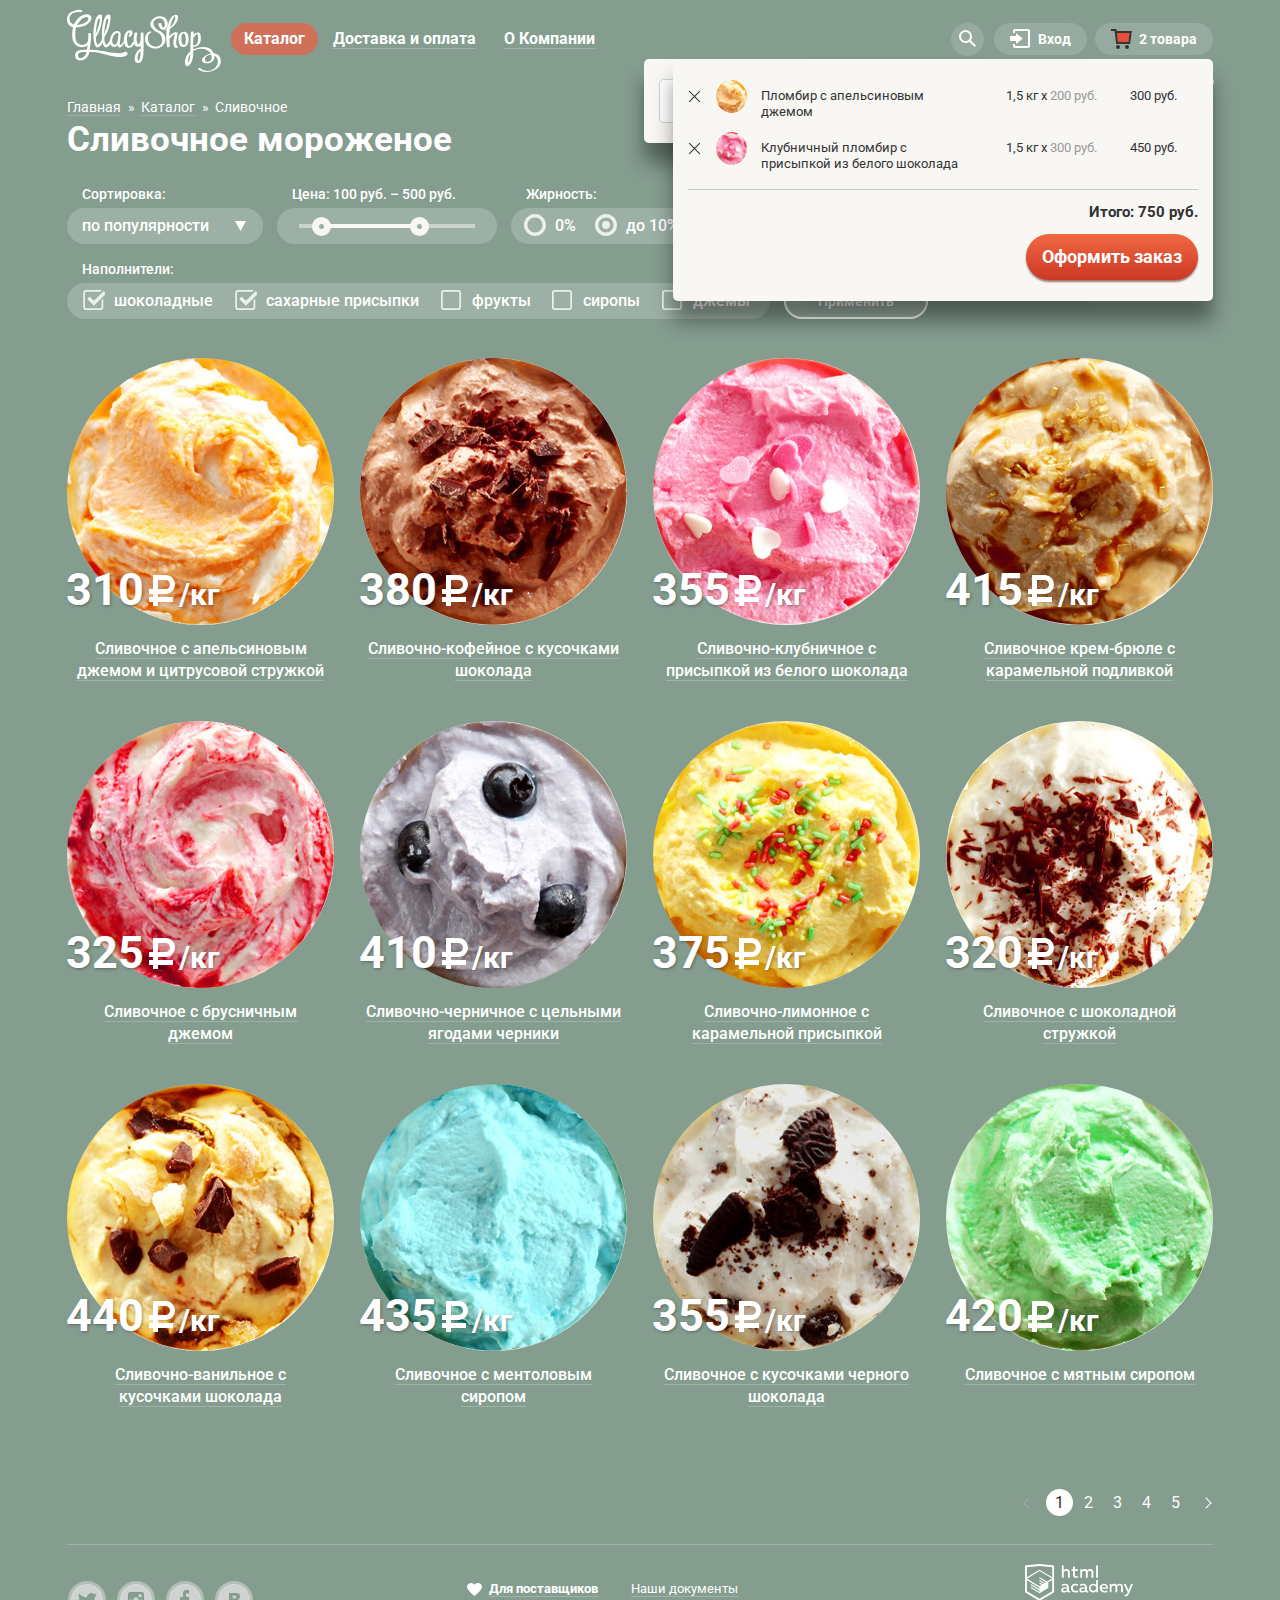
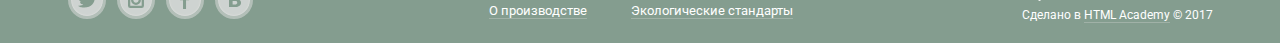
==== commit 7b82c8dc: "Лейблы" ====
--- a/inner.html
+++ b/inner.html
@@ -30,7 +30,7 @@
             <ul class="modal theme-light user-navigation-search-popup popup">
               <li>
                 <form class="search-form" action="https://echo.htmlacademy.ru" method="get">
-                  <label class="visually-hidden" for="search-field">Поиск</label>
+                  <label class="label label-hidden visually-hidden" for="search-field">Поиск</label>
                   <input class="input" id="search-field" type="search" name="search" placeholder="Что ищем?" size="30">
                 </form>
               </li>
@@ -42,11 +42,11 @@
                 <form class="login-form" method="post" action="https://echo.htmlacademy.ru">
                   <h2 class="visually-hidden">Форма авторизации</h2>
                   <p>
-                    <label class="visually-hidden" for="login-email">Ваша электронная почта</label>
+                    <label class="label label-hidden visually-hidden" for="login-email">Ваша электронная почта</label>
                     <input class="input" id="login-email" type="email" name="email" placeholder="Электронная почта">
                   </p>
                   <p>
-                    <label class="visually-hidden" for="login-password">Ваш пароль</label>
+                    <label class="label label-hidden visually-hidden" for="login-password">Ваш пароль</label>
                     <input class="input" id="login-password" type="password" name="password" placeholder="Пароль">
                   </p>
                   <button class="button" type="submit">Войти</button>
@@ -99,7 +99,7 @@
       <form class="filter" action="https://echo.htmlacademy.ru" method="get">
 
         <div class="filter-item filter-item-sorting">
-          <label>Сортировка:</label>
+          <label class="label">Сортировка:</label>
           <select name="sorting" id="filter-sorting">
             <option value="popular">по популярности</option>
             <option value="low-price">сначала недорогие</option>
@@ -125,19 +125,19 @@
             <ul>
               <li class="filter-option">
                 <input class="input visually-hidden filter-input filter-input-radio" type="radio" name="fat-content" value="0" id="filter-0">
-                <label for="filter-0">0%</label>
+                <label class="label" for="filter-0">0%</label>
               </li>
               <li class="filter-option">
                 <input class="input visually-hidden filter-input filter-input-radio" type="radio" name="fat-content" value="0-9" id="filter-0-9" checked>
-                <label for="filter-0-9">до 10%</label>
+                <label class="label" for="filter-0-9">до 10%</label>
               </li>
               <li class="filter-option">
                 <input class="input visually-hidden filter-input filter-input-radio" type="radio" name="fat-content" value="0-29" id="filter-0-29">
-                <label for="filter-0-29">до 30%</label>
+                <label class="label" for="filter-0-29">до 30%</label>
               </li>
               <li class="filter-option">
                 <input class="input visually-hidden filter-input filter-input-radio" type="radio" name="fat-content" value="30-100" id="filter-30-100">
-                <label for="filter-30-100">выше 30%</label>
+                <label class="label" for="filter-30-100">выше 30%</label>
               </li>
             </ul>
           </div>
@@ -149,23 +149,23 @@
             <ul>
               <li class="filter-option">
                 <input class="input visually-hidden filter-input filter-input-checkbox" type="checkbox" name="chocolate" id="filter-chocolate" checked>
-                <label for="filter-chocolate">шоколадные</label>
+                <label class="label" for="filter-chocolate">шоколадные</label>
               </li>
               <li class="filter-option">
                 <input class="input visually-hidden filter-input filter-input-checkbox" type="checkbox" name="sugar" id="filter-sugar" checked>
-                <label for="filter-sugar">сахарные присыпки</label>
+                <label class="label" for="filter-sugar">сахарные присыпки</label>
               </li>
               <li class="filter-option">
                 <input class="input visually-hidden filter-input filter-input-checkbox" type="checkbox" name="fruits" id="filter-fruits">
-                <label for="filter-fruits">фрукты</label>
+                <label class="label" for="filter-fruits">фрукты</label>
               </li>
               <li class="filter-option">
                 <input class="input visually-hidden filter-input filter-input-checkbox" type="checkbox" name="syrup" id="filter-syrup">
-                <label for="filter-syrup">сиропы</label>
+                <label class="label" for="filter-syrup">сиропы</label>
               </li>
               <li class="filter-option">
                 <input class="input visually-hidden filter-input filter-input-checkbox" type="checkbox" name="jam" id="filter-jam">
-                <label for="filter-jam">джемы</label>
+                <label class="label" for="filter-jam">джемы</label>
               </li>
             </ul>
           </div>
--- a/css/style.css
+++ b/css/style.css
@@ -616,6 +616,9 @@
    color: #999999;
 }
 
+.label-hidden {
+  display: none;
+}
 
 .close-button {
   position: relative;
@@ -685,7 +688,7 @@
   top: 36px;
   right: 0;
 
-  display: none;
+  display: block;
 
   z-index: 150;
 }
@@ -906,7 +909,7 @@
   font-size: 0;
 }
 
-.slider-controls label {
+.slider-controls .label {
   display: inline-block;
   width: 17px;
   height: 17px;
@@ -941,15 +944,15 @@
   display: block;
 }
 
-#product-1:checked ~ .site-wrapper label[for="product-1"],
-#product-2:checked ~ .site-wrapper label[for="product-2"],
-#product-3:checked ~ .site-wrapper label[for="product-3"] {
+#product-1:checked ~ .site-wrapper .label[for="product-1"],
+#product-2:checked ~ .site-wrapper .label[for="product-2"],
+#product-3:checked ~ .site-wrapper .label[for="product-3"] {
   background-color: #ffffff;
 }
 
-#product-1:hover ~ .site-wrapper label[for="product-1"],
-#product-2:hover ~ .site-wrapper label[for="product-2"],
-#product-3:hover ~ .site-wrapper label[for="product-3"] {
+#product-1:hover ~ .site-wrapper .label[for="product-1"],
+#product-2:hover ~ .site-wrapper .label[for="product-2"],
+#product-3:hover ~ .site-wrapper .label[for="product-3"] {
   background-color: rgba(248, 247, 244, 0.4);
 }
 
@@ -1359,7 +1362,7 @@
   background-repeat: no-repeat;
   background-size: 1200px 430px;
 }
-
+/*
 .contacts .container {
   display: -webkit-box;
   display: -ms-flexbox;
@@ -1367,9 +1370,11 @@
   -webkit-box-pack: end;
       -ms-flex-pack: end;
           justify-content: flex-end;
-}
+}*/
 
 .contacts .container {
+  position: relative;
+
   font-size: 14px;
   line-height: 20px;
 
@@ -1381,7 +1386,8 @@
   -webkit-transform: translateY(-50%);
       -ms-transform: translateY(-50%);
           transform: translateY(-50%);
-  top: 50%;
+  top: -214px;
+  right: 27px;
 
   width: 252px;
   max-height: 350px;
@@ -1391,6 +1397,12 @@
   overflow: hidden;
 
   border-radius: 15px;
+}
+
+.contacts-offline {
+  margin-top: 0;
+  max-height: 300px;
+  overflow: hidden;
 }
 
 .contacts-info .address {
@@ -1461,7 +1473,7 @@
   margin-bottom: 17px
 }
 
-.filter-item > label,
+.filter-item > .label,
 .filter-item > legend,
 .filter-item > p {
   display: block;
@@ -1519,7 +1531,6 @@
   color: transparent;
   text-shadow: 0 0 0 #000000;
 }
-}
 
 .input::-webkit-contacts-auto-fill-button {
 visibility: hidden;
@@ -1615,7 +1626,7 @@
   padding-left: 17px
 }
 
-.filter-option label {
+.filter-option .label {
   position: relative;
   padding-left: 30px;
 }
@@ -1624,8 +1635,8 @@
   margin-right: 20px;
 }
 
-.filter-input-radio ~ label::before,
-.filter-input-checkbox ~ label::before {
+.filter-input-radio ~ .label::before,
+.filter-input-checkbox ~ .label::before {
   content: "";
 
   position: absolute;
@@ -1638,35 +1649,35 @@
   opacity: 0.8;
 }
 
-.filter-input-radio ~ label::before {
+.filter-input-radio ~ .label::before {
   background-image: url("../img/radio-off.svg");
   background-size: 22px 22px;
 }
 
-.filter-input-checkbox ~ label::before {
+.filter-input-checkbox ~ .label::before {
   top: -1px;
   background-image: url("../img/checkbox-off.svg");
   background-size: 20px 20px;
 }
 
-.filter-input-radio:checked ~ label::before {
+.filter-input-radio:checked ~ .label::before {
   background-image: url("../img/radio-on.svg");
 }
 
-.filter-input-checkbox:checked ~ label::before {
+.filter-input-checkbox:checked ~ .label::before {
   background-image: url("../img/checkbox-on.svg");
   background-size: 24px 20px;
 }
 
-.filter-input-radio:hover ~ label::before,
-.filter-input-radio:focus ~ label::before,
-.filter-input-checkbox:focus ~ label::before,
-.filter-input-checkbox:hover ~ label::before {
+.filter-input-radio:hover ~ .label::before,
+.filter-input-radio:focus ~ .label::before,
+.filter-input-checkbox:focus ~ .label::before,
+.filter-input-checkbox:hover ~ .label::before {
   opacity: 1;
 }
 
-.filter-input-radio:disabled ~ label::before,
-.filter-input-checkbox:disabled ~ label::before {
+.filter-input-radio:disabled ~ .label::before,
+.filter-input-checkbox:disabled ~ .label::before {
   opacity: 0.4;
 }
 
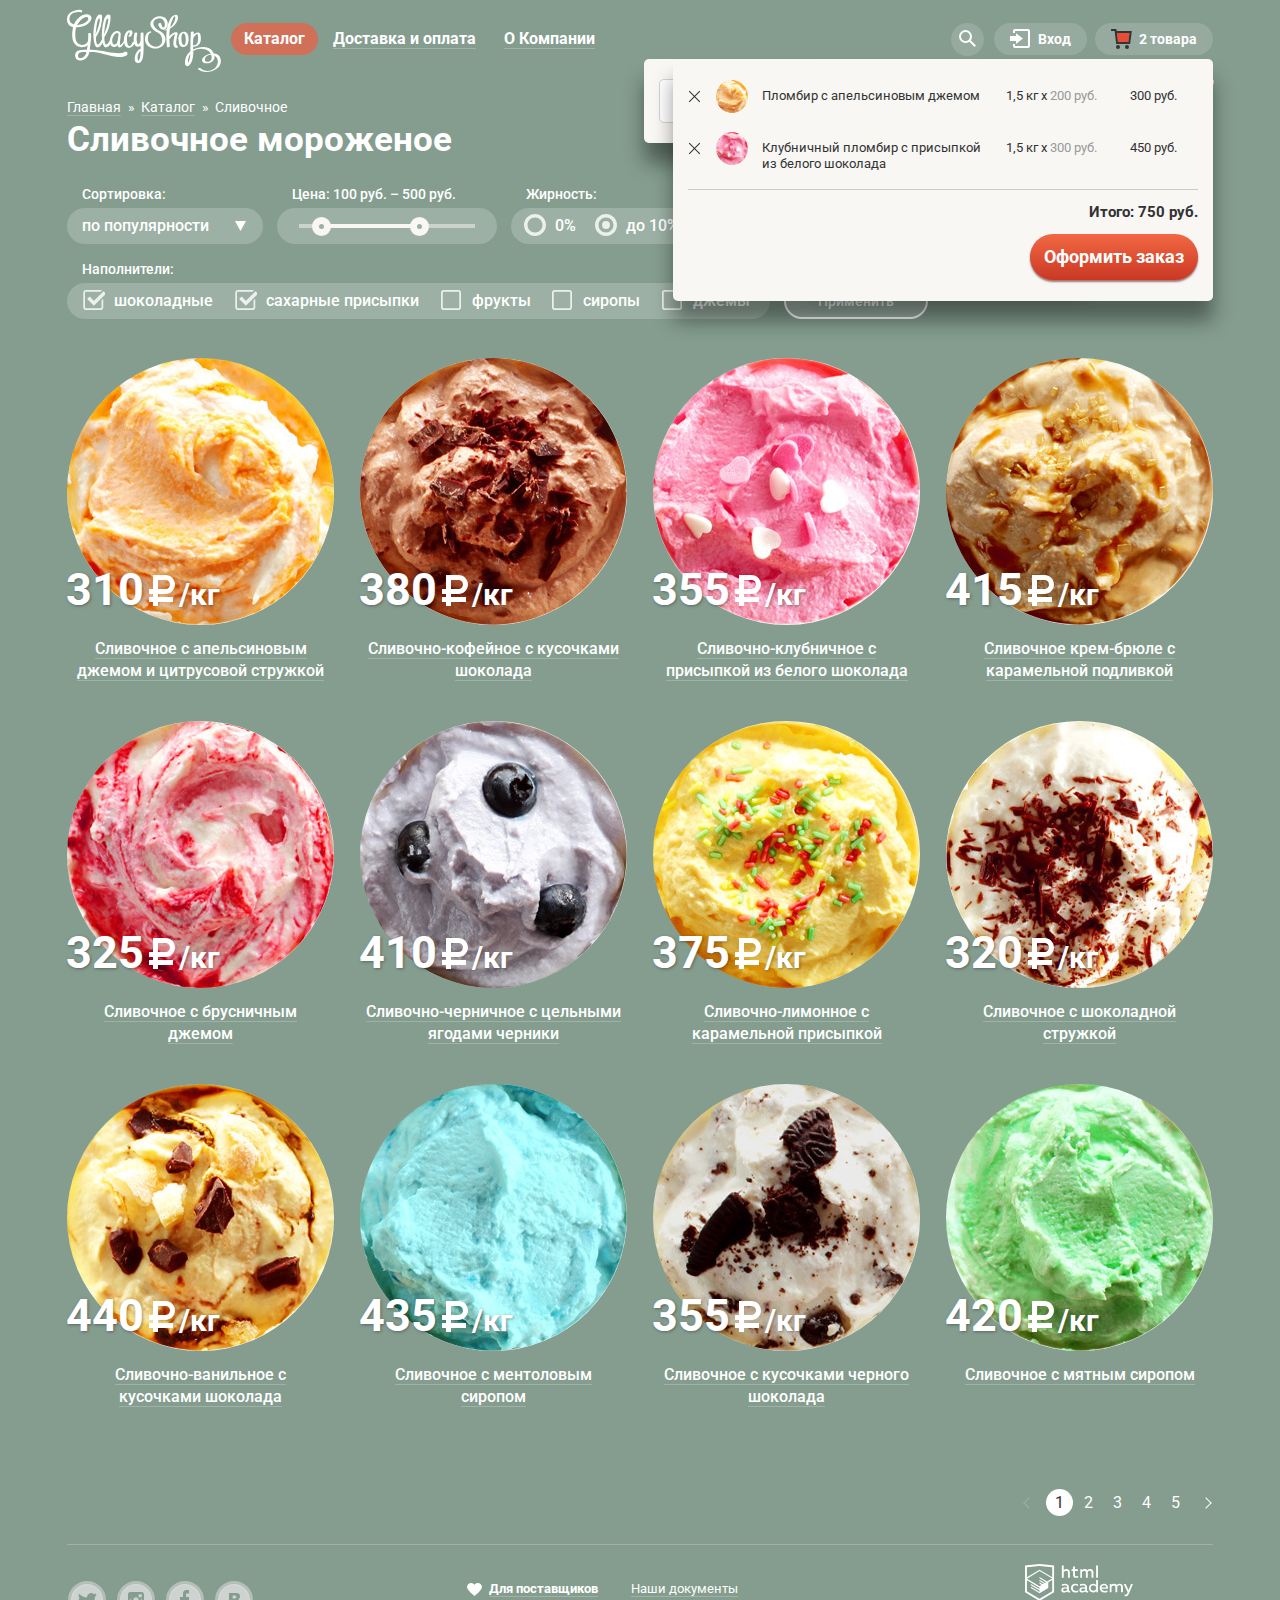
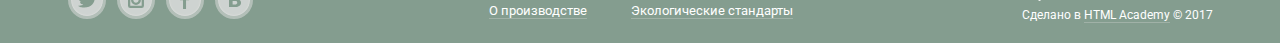
==== commit 28c8050f: "Корзина" ====
--- a/inner.html
+++ b/inner.html
@@ -63,16 +63,19 @@
               <li>
                 <h2 class="visually-hidden">Содержимое корзины</h2>
                 <table class="basket-content">
-                  <tr>
+                  <tr class="basket-item">
                     <td class="basket-item-delete"><button class="close-button basket-delete" type="button"><span class="visually-hidden">Удалить</span></button></td>
                     <td class="basket-item-img"><img src="img/cream_orange-jam-ciron-flakes.jpg" alt="Бело-оранжевое мороженое." width="33" height="33"></td>
                     <td class="basket-item-title">Пломбир с апельсиновым джемом</td>
-                    <td class="basket-item-price">1,5 кг х <span class="price">200 руб.</span></td><td class="basket-item-sum">300 руб.</td>
+                    <td class="basket-item-price">1,5 кг х <span class="price">200 руб.</span></td>
+                    <td class="basket-item-sum">300 руб.</td>
                   </tr>
-                  <tr>
-                    <td><button class="close-button basket-delete" type="button"><span class="visually-hidden">Удалить</span></button></td>
-                    <td><img src="img/cream-strawberry_white-chocolate-topping.jpg" alt="Розовое мороженое с посыпкой в форме сердечек." width="33" height="33"></td>
-                    <td>Клубничный пломбир с присыпкой из белого шоколада</td><td>1,5 кг х <span class="price">300 руб.</span></td><td>450 руб.</td>
+                  <tr class="basket-item" >
+                    <td class="basket-item-delete"><button class="close-button basket-delete" type="button"><span class="visually-hidden">Удалить</span></button></td>
+                    <td class="basket-item-img"><img src="img/cream-strawberry_white-chocolate-topping.jpg" alt="Розовое мороженое с посыпкой в форме сердечек." width="33" height="33"></td>
+                    <td class="basket-item-title">Клубничный пломбир с присыпкой из белого шоколада</td>
+                    <td class="basket-item-price">1,5 кг х <span class="price">300 руб.</span></td>
+                    <td class="basket-item-sum">450 руб.</td>
                   </tr>
                 </table>
                 <p><span class="sum">Итого: 750 руб.</span></p>
--- a/css/style.css
+++ b/css/style.css
@@ -740,8 +740,16 @@
   border-bottom: 1px solid #cacac7;
 }
 
+.basket-item:last-child td[class^="basket-item"] {
+  padding-top: 11px;
+}
+
+.basket-item:last-child td[class^="basket-item"]:nth-child(2) {
+  padding-top: 3px;
+}
+
 .basket-content td {
-  padding: 8px 17px 10px 12px;
+  padding: 8px 0 10px 12px;
 
   text-align: left;
   vertical-align: top;
@@ -769,15 +777,15 @@
 }
 
 .basket-item-title {
-  min-width: 214px;
+  min-width: 230px;
 }
 
 .basket-item-price {
-  min-width: 93px;
+  min-width: 110px;
 }
 
 .basket-item-sum {
-  min-width: 49px;
+  min-width: 66px;
 }
 
 .user-navigation-basket-popup .price {
@@ -791,8 +799,8 @@
 }
 
 .user-navigation-basket-popup .button {
-  padding-right: 16px;
-  padding-left: 16px;
+  padding-right: 14px;
+  padding-left: 14px;
 }
 
 /* ------ Main ------ */
